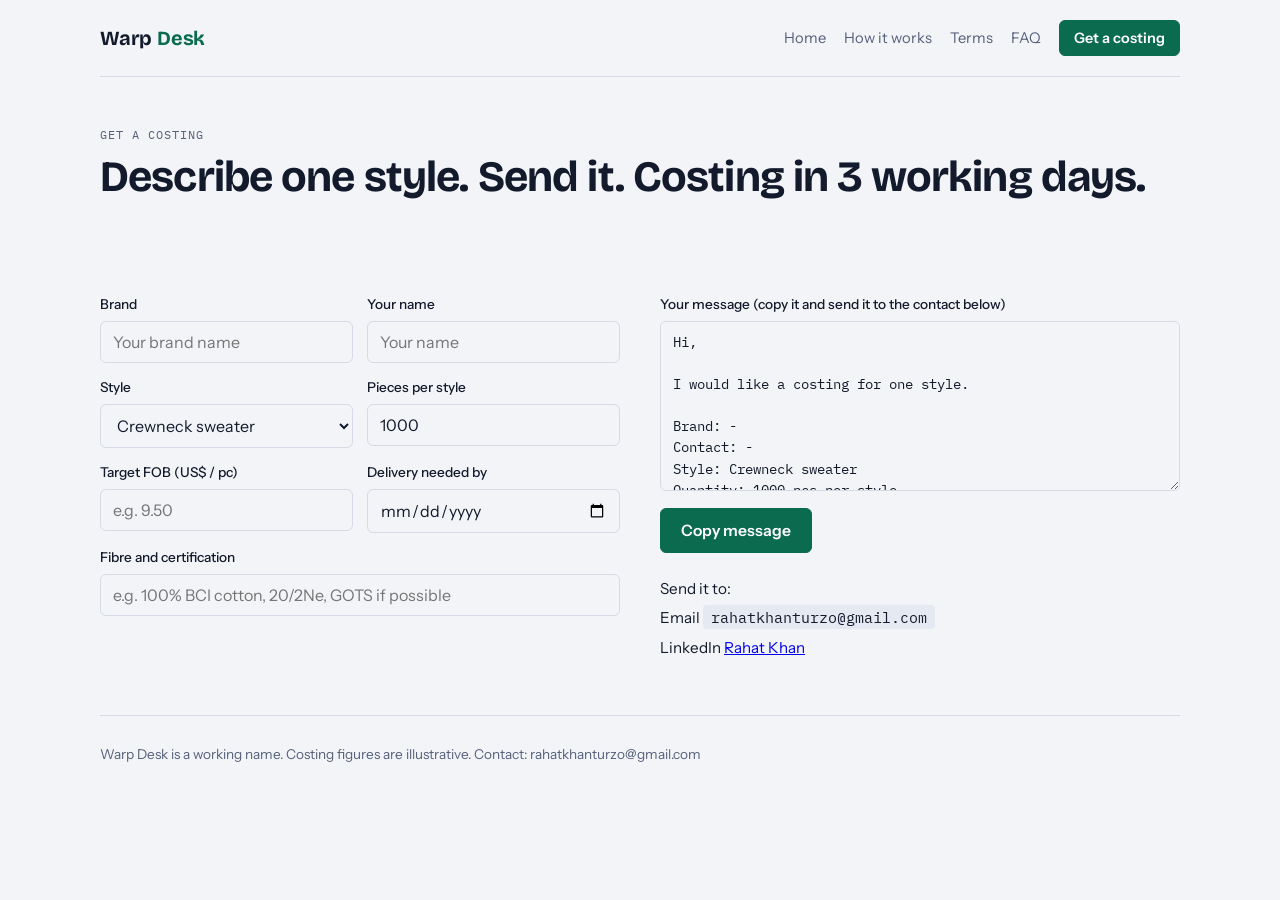
==== contact.html @ 6a738a1c "Add files via upload" ====
<!doctype html>
<html lang="en">
<head>
<meta charset="utf-8">
<meta name="viewport" content="width=device-width,initial-scale=1,viewport-fit=cover">
<title>Get a costing</title>
<link rel="stylesheet" href="https://fonts.googleapis.com/css2?family=Bricolage+Grotesque:opsz,wght@12..96,500;12..96,700&family=Instrument+Sans:wght@400;500;600&family=IBM+Plex+Mono:wght@400;500&display=swap">
<link rel="stylesheet" href="style.css">
</head>
<body data-title="Get a costing">
<div class="wrap">
<header id="site-header"></header>
<main>
<div class="pagehead"><p class="eyebrow">Get a costing</p><h1 style="margin-top:10px">Describe one style. Send it. Costing in <span data-s="costingTime"></span>.</h1></div>
<section>
  <div class="two">
    <div>
      <div class="form">
        <div><label for="f-brand">Brand</label><input id="f-brand" type="text" placeholder="Your brand name"></div>
        <div><label for="f-name">Your name</label><input id="f-name" type="text" placeholder="Your name"></div>
        <div><label for="f-style">Style</label>
          <select id="f-style"><option>Crewneck sweater</option><option>Cardigan</option><option>T-shirt</option><option>Polo</option><option>Hoodie</option><option>Other knit</option></select></div>
        <div><label for="f-qty">Pieces per style</label><input id="f-qty" type="number" min="500" step="100" value="1000" inputmode="numeric"></div>
        <div><label for="f-fob">Target FOB (US$ / pc)</label><input id="f-fob" type="number" min="0" step="0.1" placeholder="e.g. 9.50" inputmode="decimal"></div>
        <div><label for="f-date">Delivery needed by</label><input id="f-date" type="date"></div>
        <div class="full"><label for="f-fibre">Fibre and certification</label><input id="f-fibre" type="text" placeholder="e.g. 100% BCI cotton, 20/2Ne, GOTS if possible"></div>
      </div>
    </div>
    <div>
      <label for="out">Your message (copy it and send it to the contact below)</label>
      <textarea id="out" readonly></textarea>
      <div class="row"><button class="btn" id="copy" type="button">Copy message</button><span class="status" id="st" role="status"></span></div>
      <div class="contact">
        <span>Send it to:</span>
        <span>Email <code data-s="email"></code></span>
        <span id="wa" hidden>WhatsApp <code data-s="whatsapp"></code></span>
        <span>LinkedIn <a id="li" target="_blank" rel="noopener"></a></span>
      </div>
    </div>
  </div>
</section>
</main>
<footer id="site-footer"></footer>
</div>
<script src="settings.js"></script>
<script src="site.js"></script>
</body>
</html>
---- style.css ----
/* Layout: a costing-sheet page. Hero pairs the pitch with a live example cost sheet; sections follow the order of a real sourcing job. */
:root{
  --bg:#F2F4F7; --surface:#FFFFFF; --fg:#121A2B; --muted:#55607A; --line:#D5DAE4;
  --indigo:#23386B; --accent:#0B6B4F; --accent-fg:#FFFFFF; --soft:#E4E9F2;
  --display:'Bricolage Grotesque','Helvetica Neue',Arial,sans-serif;
  --body:'Instrument Sans','Helvetica Neue',Arial,sans-serif;
  --mono:'IBM Plex Mono',ui-monospace,Menlo,Consolas,monospace;
}
@media (prefers-color-scheme:dark){:root:not([data-theme="light"]){
  --bg:#0E1422; --surface:#161E31; --fg:#E7EBF3; --muted:#9AA6C0; --line:#2A3550;
  --indigo:#9DB4F0; --accent:#3FBF93; --accent-fg:#06281D; --soft:#1D2740; color-scheme:dark}}
:root[data-theme="dark"]{
  --bg:#0E1422; --surface:#161E31; --fg:#E7EBF3; --muted:#9AA6C0; --line:#2A3550;
  --indigo:#9DB4F0; --accent:#3FBF93; --accent-fg:#06281D; --soft:#1D2740; color-scheme:dark}
*{box-sizing:border-box}
:root{color-scheme:light}
img{max-width:100%}
[hidden]{display:none!important}
body{background:var(--bg);color:var(--fg);font-family:var(--body);font-size:16px;line-height:1.55;
  padding-left:max(16px,env(safe-area-inset-left,0px));padding-right:max(16px,env(safe-area-inset-right,0px));padding-block:0;margin:0}
.wrap{max-width:1080px;margin:0 auto}
h1,h2,h3{font-family:var(--display);line-height:1.1;text-wrap:balance;margin:0}
h1{font-size:clamp(2.2rem,5.4vw,3.6rem);font-weight:700;letter-spacing:-.02em}
h2{font-size:clamp(1.5rem,3vw,2.1rem);font-weight:700;letter-spacing:-.01em}
h3{font-size:1.1rem;font-weight:600}
p{margin:0}
.eyebrow{font-family:var(--mono);font-size:.78rem;letter-spacing:.08em;text-transform:uppercase;color:var(--muted)}
header.top{display:flex;flex-wrap:wrap;justify-content:space-between;align-items:center;gap:12px 16px;padding-block:20px;border-bottom:1px solid var(--line)}
.logo{font-family:var(--display);font-weight:700;font-size:1.25rem;letter-spacing:-.01em}
.logo span{color:var(--accent)}
nav{display:flex;flex-wrap:wrap;align-items:center;gap:8px 18px}
nav a{color:var(--muted);text-decoration:none;font-size:.92rem}
nav a.active{color:var(--fg);font-weight:600}
nav a.btn{padding:8px 14px;font-size:.9rem;color:var(--accent-fg)}
nav a.btn:hover,nav a.btn:focus-visible{color:var(--accent-fg)}
nav a:hover,nav a:focus-visible{color:var(--fg)}
.hero{display:grid;grid-template-columns:1.05fr 1fr;gap:40px;padding-block:56px 64px;align-items:start}
.hero .lead{margin-top:20px;font-size:1.12rem;color:var(--muted);max-width:34em}
.hero .cta{margin-top:28px;display:flex;gap:12px;flex-wrap:wrap}
.btn{display:inline-block;font:600 .98rem var(--body);padding:12px 20px;border-radius:6px;border:1px solid var(--accent);background:var(--accent);color:var(--accent-fg);text-decoration:none;cursor:pointer}
.btn.ghost{background:transparent;color:var(--fg);border-color:var(--line)}
.btn:focus-visible,input:focus-visible,select:focus-visible,textarea:focus-visible,a:focus-visible{outline:2px solid var(--accent);outline-offset:2px}
.facts{margin-top:32px;display:flex;gap:28px;flex-wrap:wrap}
.facts div{font-family:var(--mono);font-size:.82rem;color:var(--muted)}
.facts b{display:block;font-family:var(--display);font-size:1.5rem;color:var(--fg);font-weight:700}
.sheet{background:var(--surface);border:1px solid var(--line);border-radius:8px;padding:20px;min-width:0}
.sheet h3{font-family:var(--mono);font-size:.8rem;font-weight:500;letter-spacing:.06em;text-transform:uppercase;color:var(--muted)}
.sheet .style{margin:6px 0 14px;font-family:var(--display);font-weight:600;font-size:1.15rem}
.tw{overflow-x:auto}
table{width:100%;border-collapse:collapse;font-size:.92rem}
th,td{padding:9px 8px;text-align:left;border-bottom:1px solid var(--line);vertical-align:top}
th{font-weight:600;color:var(--muted);font-size:.8rem}
td.n,th.n{text-align:right;font-family:var(--mono);font-variant-numeric:tabular-nums;white-space:nowrap}
tr.total td{border-bottom:0;border-top:2px solid var(--fg);font-weight:600}
.qty{display:flex;align-items:center;gap:10px;margin-top:14px;flex-wrap:wrap;font-size:.92rem}
.qty input{width:110px}
.ov{font-family:var(--mono);font-variant-numeric:tabular-nums;font-weight:500}
.note{margin-top:12px;font-size:.8rem;color:var(--muted)}
input,select,textarea{font:400 1rem var(--body);color:var(--fg);background:var(--bg);border:1px solid var(--line);border-radius:6px;padding:10px 12px;width:100%}
textarea{min-height:170px;font-family:var(--mono);font-size:.88rem;line-height:1.5}
label{display:block;font-size:.85rem;font-weight:500;margin-bottom:6px}
section{padding-block:56px;border-top:1px solid var(--line)}
section>.eyebrow{margin-bottom:10px}
.grid4{display:grid;grid-template-columns:repeat(4,1fr);gap:20px;margin-top:28px}
.grid4>div{min-width:0}
.grid4 p{color:var(--muted);margin-top:8px;font-size:.95rem}
.grid4 h3{padding-top:12px;border-top:2px solid var(--indigo)}
ol.steps{list-style:none;margin:28px 0 0;padding:0;display:grid;gap:0;border:1px solid var(--line);border-radius:8px;background:var(--surface)}
ol.steps li{display:grid;grid-template-columns:150px 1fr 120px;gap:16px;padding:16px 20px;border-bottom:1px solid var(--line);align-items:baseline}
ol.steps li:last-child{border-bottom:0}
ol.steps b{font-family:var(--display);font-size:1.05rem}
ol.steps .t{font-family:var(--mono);font-size:.82rem;color:var(--muted);text-align:right}
ol.steps p{color:var(--muted);font-size:.95rem}
.two{display:grid;grid-template-columns:1fr 1fr;gap:40px;margin-top:28px}
.two>*{min-width:0}
.terms td:first-child{font-weight:600;width:38%}
.fit h3{margin-bottom:10px}
.fit ul{margin:0;padding-left:1.1em;color:var(--muted)}
.fit li{margin-bottom:6px}
.form{display:grid;grid-template-columns:1fr 1fr;gap:14px}
.form .full{grid-column:1/-1}
.out{margin-top:14px}
.row{display:flex;gap:10px;margin-top:10px;flex-wrap:wrap;align-items:center}
.status{font-size:.88rem;color:var(--muted)}
.contact{margin-top:24px;display:grid;gap:6px;font-size:.95rem}
.contact code{font-family:var(--mono);background:var(--soft);padding:2px 8px;border-radius:4px;user-select:all}
details{border-bottom:1px solid var(--line);padding:14px 0}
summary{cursor:pointer;font-weight:600}
details p{color:var(--muted);margin-top:8px}
footer{padding-block:28px 40px;border-top:1px solid var(--line);font-size:.85rem;color:var(--muted)}
@media (max-width:860px){
  .hero{grid-template-columns:1fr;padding-block:36px 44px}
  .grid4{grid-template-columns:1fr 1fr}
  .two{grid-template-columns:1fr;gap:28px}
  ol.steps li{grid-template-columns:1fr;gap:4px}
  ol.steps .t{text-align:left}
}
@media (max-width:520px){
  .grid4{grid-template-columns:1fr}
  .form{grid-template-columns:1fr}
}
@media (prefers-reduced-motion:no-preference){.btn{transition:filter .15s}.btn:hover{filter:brightness(1.08)}}

.pagehead{padding-block:48px 8px}
.pagehead h1{font-size:clamp(1.9rem,4.2vw,2.7rem)}
.pagehead .lead{margin-top:14px;color:var(--muted);font-size:1.08rem;max-width:36em}
.pagehead+section{border-top:0}
.linkcards{display:grid;grid-template-columns:repeat(3,1fr);gap:16px;margin-top:24px}
a.card{display:block;border:1px solid var(--line);background:var(--surface);border-radius:8px;padding:18px;text-decoration:none;color:inherit;min-width:0}
a.card:hover,a.card:focus-visible{border-color:var(--accent)}
a.card p{color:var(--muted);margin-top:6px;font-size:.93rem}
a.card .go{display:block;margin-top:12px;font-family:var(--mono);font-size:.82rem;color:var(--accent)}
.endcta{display:flex;gap:12px;flex-wrap:wrap;margin-top:28px}
@media (max-width:860px){.linkcards{grid-template-columns:1fr}}
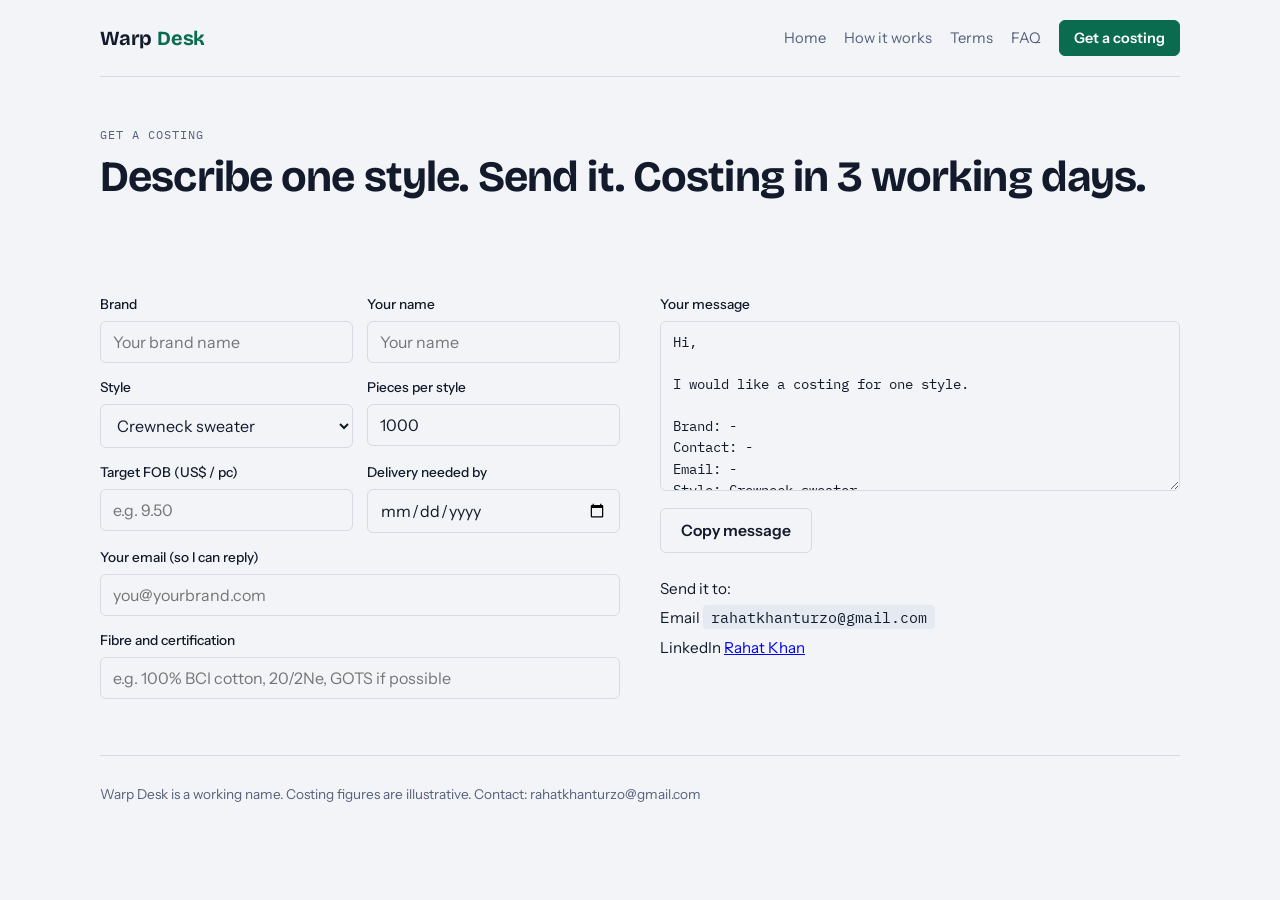
==== commit 01bbf22a: "Add files via upload" ====
--- a/contact.html
+++ b/contact.html
@@ -23,13 +23,15 @@
         <div><label for="f-qty">Pieces per style</label><input id="f-qty" type="number" min="500" step="100" value="1000" inputmode="numeric"></div>
         <div><label for="f-fob">Target FOB (US$ / pc)</label><input id="f-fob" type="number" min="0" step="0.1" placeholder="e.g. 9.50" inputmode="decimal"></div>
         <div><label for="f-date">Delivery needed by</label><input id="f-date" type="date"></div>
+        <div class="full"><label for="f-email">Your email (so I can reply)</label><input id="f-email" type="email" placeholder="you@yourbrand.com" autocomplete="email"></div>
+        <input type="text" id="f-gotcha" tabindex="-1" autocomplete="off" aria-hidden="true" style="position:absolute;left:-9999px">
         <div class="full"><label for="f-fibre">Fibre and certification</label><input id="f-fibre" type="text" placeholder="e.g. 100% BCI cotton, 20/2Ne, GOTS if possible"></div>
       </div>
     </div>
     <div>
-      <label for="out">Your message (copy it and send it to the contact below)</label>
+      <label for="out">Your message</label>
       <textarea id="out" readonly></textarea>
-      <div class="row"><button class="btn" id="copy" type="button">Copy message</button><span class="status" id="st" role="status"></span></div>
+      <div class="row"><button class="btn" id="send" type="button" hidden>Send request</button><button class="btn ghost" id="copy" type="button">Copy message</button><span class="status" id="st" role="status"></span></div>
       <div class="contact">
         <span>Send it to:</span>
         <span>Email <code data-s="email"></code></span>
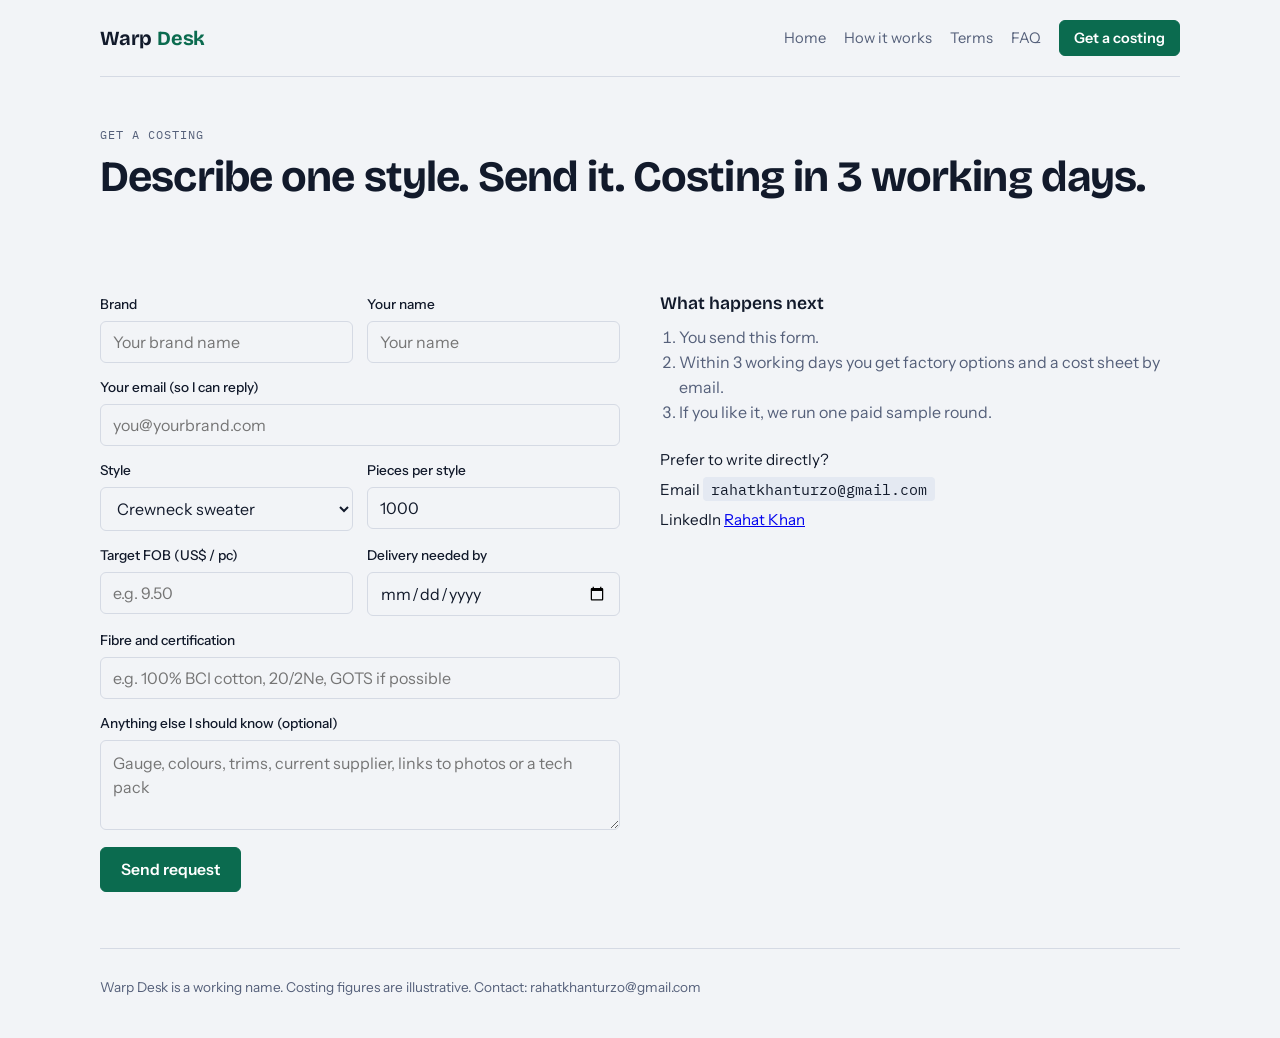
==== commit 049a6b26: "Add files via upload" ====
--- a/contact.html
+++ b/contact.html
@@ -18,22 +18,27 @@
       <div class="form">
         <div><label for="f-brand">Brand</label><input id="f-brand" type="text" placeholder="Your brand name"></div>
         <div><label for="f-name">Your name</label><input id="f-name" type="text" placeholder="Your name"></div>
+        <div class="full"><label for="f-email">Your email (so I can reply)</label><input id="f-email" type="email" placeholder="you@yourbrand.com" autocomplete="email"></div>
         <div><label for="f-style">Style</label>
           <select id="f-style"><option>Crewneck sweater</option><option>Cardigan</option><option>T-shirt</option><option>Polo</option><option>Hoodie</option><option>Other knit</option></select></div>
         <div><label for="f-qty">Pieces per style</label><input id="f-qty" type="number" min="500" step="100" value="1000" inputmode="numeric"></div>
         <div><label for="f-fob">Target FOB (US$ / pc)</label><input id="f-fob" type="number" min="0" step="0.1" placeholder="e.g. 9.50" inputmode="decimal"></div>
         <div><label for="f-date">Delivery needed by</label><input id="f-date" type="date"></div>
-        <div class="full"><label for="f-email">Your email (so I can reply)</label><input id="f-email" type="email" placeholder="you@yourbrand.com" autocomplete="email"></div>
         <input type="text" id="f-gotcha" tabindex="-1" autocomplete="off" aria-hidden="true" style="position:absolute;left:-9999px">
         <div class="full"><label for="f-fibre">Fibre and certification</label><input id="f-fibre" type="text" placeholder="e.g. 100% BCI cotton, 20/2Ne, GOTS if possible"></div>
+        <div class="full"><label for="f-notes">Anything else I should know (optional)</label><textarea id="f-notes" style="min-height:90px;font-family:var(--body);font-size:1rem" placeholder="Gauge, colours, trims, current supplier, links to photos or a tech pack"></textarea></div>
       </div>
+      <div class="row"><button class="btn" id="send" type="button" hidden>Send request</button><span class="status" id="st" role="status"></span></div>
     </div>
     <div>
-      <label for="out">Your message</label>
-      <textarea id="out" readonly></textarea>
-      <div class="row"><button class="btn" id="send" type="button" hidden>Send request</button><button class="btn ghost" id="copy" type="button">Copy message</button><span class="status" id="st" role="status"></span></div>
+      <h3>What happens next</h3>
+      <ol style="color:var(--muted);padding-left:1.2em;margin:12px 0 0">
+        <li>You send this form.</li>
+        <li>Within <span data-s="costingTime"></span> you get factory options and a cost sheet by email.</li>
+        <li>If you like it, we run one paid sample round.</li>
+      </ol>
       <div class="contact">
-        <span>Send it to:</span>
+        <span>Prefer to write directly?</span>
         <span>Email <code data-s="email"></code></span>
         <span id="wa" hidden>WhatsApp <code data-s="whatsapp"></code></span>
         <span>LinkedIn <a id="li" target="_blank" rel="noopener"></a></span>
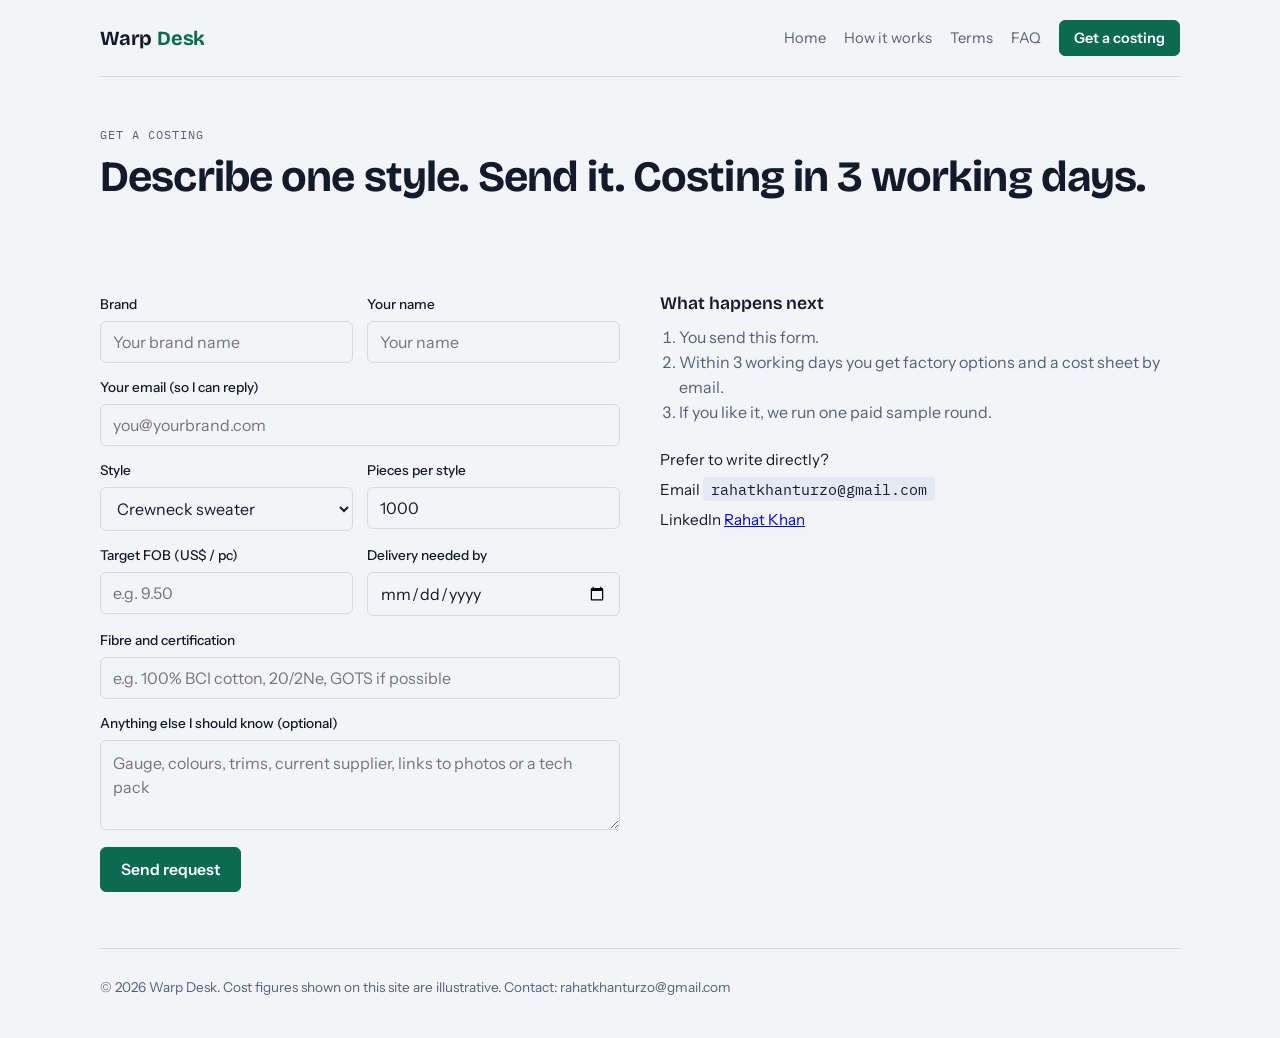
==== commit d5a35d76: "Add files via upload" ====
--- a/contact.html
+++ b/contact.html
@@ -3,7 +3,12 @@
 <head>
 <meta charset="utf-8">
 <meta name="viewport" content="width=device-width,initial-scale=1,viewport-fit=cover">
-<title>Get a costing</title>
+<title>Get a free costing | Bangladesh knitwear sourcing | 7veins</title>
+<meta name="description" content="Send a brief for one knitwear style and get factory options and a cost sheet by email.">
+<meta property="og:type" content="website">
+<meta property="og:site_name" content="7veins">
+<meta property="og:title" content="Get a free costing | Bangladesh knitwear sourcing | 7veins">
+<meta property="og:description" content="Send a brief for one knitwear style and get factory options and a cost sheet by email.">
 <link rel="stylesheet" href="https://fonts.googleapis.com/css2?family=Bricolage+Grotesque:opsz,wght@12..96,500;12..96,700&family=Instrument+Sans:wght@400;500;600&family=IBM+Plex+Mono:wght@400;500&display=swap">
 <link rel="stylesheet" href="style.css">
 </head>
--- a/style.css
+++ b/style.css
@@ -112,3 +112,36 @@
 a.card .go{display:block;margin-top:12px;font-family:var(--mono);font-size:.82rem;color:var(--accent)}
 .endcta{display:flex;gap:12px;flex-wrap:wrap;margin-top:28px}
 @media (max-width:860px){.linkcards{grid-template-columns:1fr}}
+
+/* ---------- motion and polish ---------- */
+header.top{position:sticky;top:0;z-index:30;background:color-mix(in srgb,var(--bg) 90%,transparent);-webkit-backdrop-filter:blur(8px);backdrop-filter:blur(8px)}
+header.top.scrolled{box-shadow:0 10px 24px -18px rgba(0,0,0,.45)}
+nav a:not(.btn){position:relative}
+nav a:not(.btn)::after{content:"";position:absolute;left:0;right:0;bottom:-5px;height:2px;background:var(--accent);transform:scaleX(0);transform-origin:left}
+nav a:not(.btn):hover::after,nav a:not(.btn):focus-visible::after,nav a.active::after{transform:scaleX(1)}
+.hero{position:relative;isolation:isolate}
+.veins-wrap{position:absolute;inset:0;overflow:hidden;pointer-events:none;z-index:-1}
+.veins{width:100%;height:100%;display:block}
+.veins path{fill:none;stroke:var(--accent);stroke-width:1.6;stroke-linecap:round;opacity:.24;stroke-dasharray:1}
+@media (prefers-reduced-motion:no-preference){
+  @keyframes rise{from{opacity:0;transform:translateY(16px)}to{opacity:1;transform:none}}
+  @keyframes draw{to{stroke-dashoffset:0}}
+  @keyframes rowin{from{opacity:0;transform:translateX(-8px)}to{opacity:1;transform:none}}
+  .hero .eyebrow,.hero h1,.hero .lead,.hero .cta,.hero .facts,.hero .sheet,.pagehead>*{animation:rise .75s cubic-bezier(.2,.7,.2,1) both}
+  .hero .eyebrow,.pagehead .eyebrow{animation-delay:.05s}
+  .hero h1,.pagehead h1{animation-delay:.15s}
+  .hero .lead,.pagehead .lead{animation-delay:.28s}
+  .hero .cta{animation-delay:.4s}
+  .hero .facts{animation-delay:.52s}
+  .hero .sheet{animation-delay:.35s}
+  .veins path{stroke-dashoffset:1;animation:draw 2.6s cubic-bezier(.4,0,.2,1) forwards;animation-delay:calc(var(--d,0)*1s)}
+  .sheet tbody tr{animation:rowin .5s ease both;animation-delay:calc(.7s + var(--i,0)*.09s)}
+  .rv{opacity:0;transform:translateY(20px);transition:opacity .7s ease,transform .7s cubic-bezier(.2,.7,.2,1)}
+  .rv.in{opacity:1;transform:none}
+  .btn{transition:transform .18s ease,filter .18s ease}
+  .btn:hover{transform:translateY(-2px)}
+  a.card{transition:transform .22s ease,border-color .22s ease,box-shadow .22s ease}
+  a.card:hover,a.card:focus-visible{transform:translateY(-4px);box-shadow:0 16px 30px -22px rgba(0,0,0,.5)}
+  nav a:not(.btn)::after{transition:transform .25s ease}
+  header.top{transition:box-shadow .25s ease}
+}
